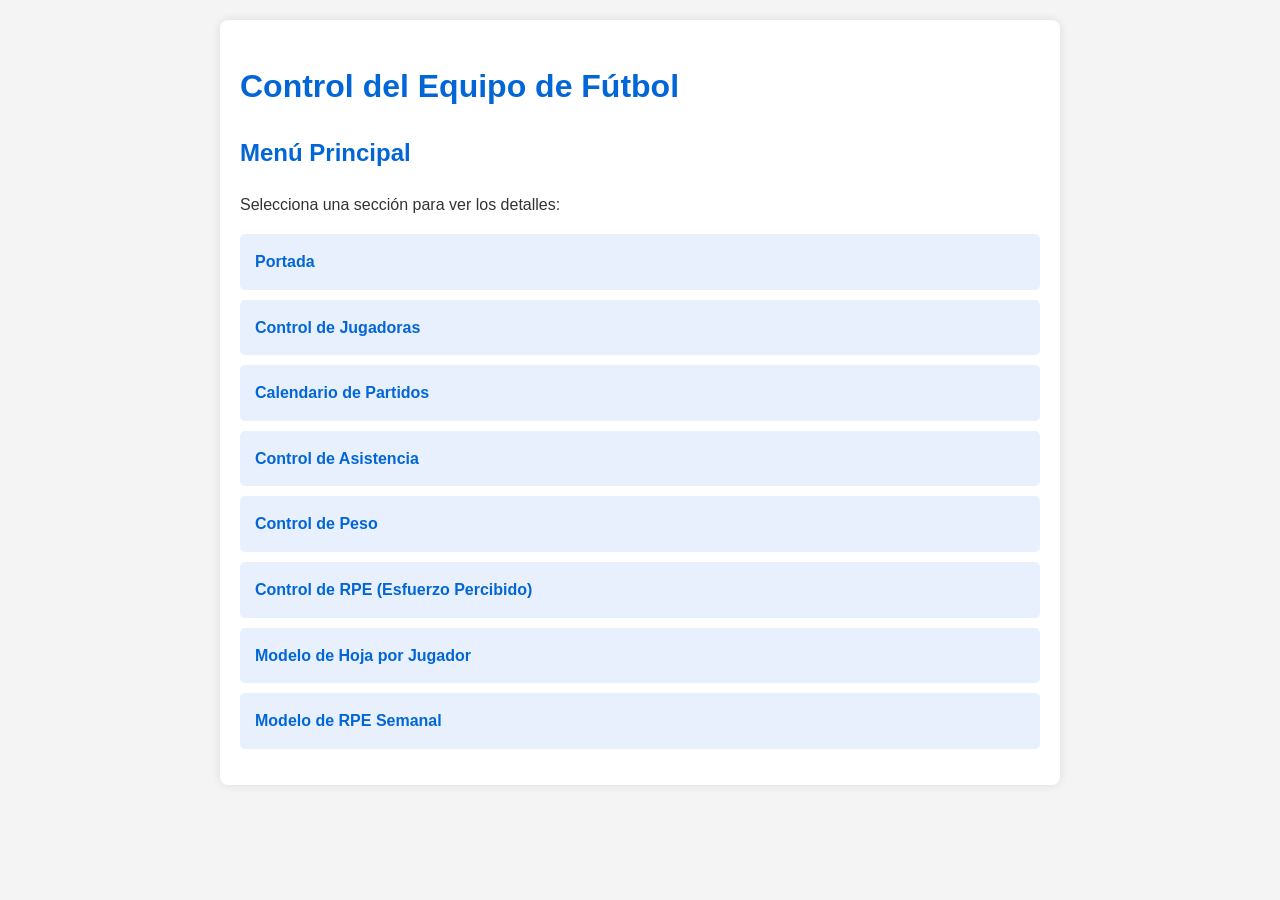
==== index.html @ 4e004002 "index.html" ====
<!DOCTYPE html>
<html lang="es">
<head>
    <meta charset="UTF-8">
    <meta name="viewport" content="width=device-width, initial-scale=1.0">
    <title>Control del Equipo de Fútbol</title>
    <style>
        body { font-family: sans-serif; line-height: 1.6; margin: 20px; background-color: #f4f4f4; color: #333; }
        .container { max-width: 800px; margin: auto; background: #fff; padding: 20px; border-radius: 8px; box-shadow: 0 0 10px rgba(0,0,0,0.1); }
        h1, h2 { color: #0366d6; }
        ul { list-style-type: none; padding: 0; }
        li { background: #e8f0fe; margin-bottom: 10px; padding: 15px; border-radius: 5px; }
        a { text-decoration: none; color: #0366d6; font-weight: bold; }
        a:hover { text-decoration: underline; }
    </style>
</head>
<body>
    <div class="container">
        <h1>Control del Equipo de Fútbol</h1>
        <h2>Menú Principal</h2>
        <p>Selecciona una sección para ver los detalles:</p>
        <ul>
            <li><a href="portada.html">Portada</a></li>
            <li><a href="control_jugadoras.html">Control de Jugadoras</a></li>
            <li><a href="calendario.html">Calendario de Partidos</a></li>
            <li><a href="asistencia.html">Control de Asistencia</a></li>
            <li><a href="control_peso.html">Control de Peso</a></li>
            <li><a href="rpe.html">Control de RPE (Esfuerzo Percibido)</a></li>
            <li><a href="modelo_hoja_jugador.html">Modelo de Hoja por Jugador</a></li>
            <li><a href="modelo_rpe_semanal.html">Modelo de RPE Semanal</a></li>
        </ul>
    </div>
</body>
</html>
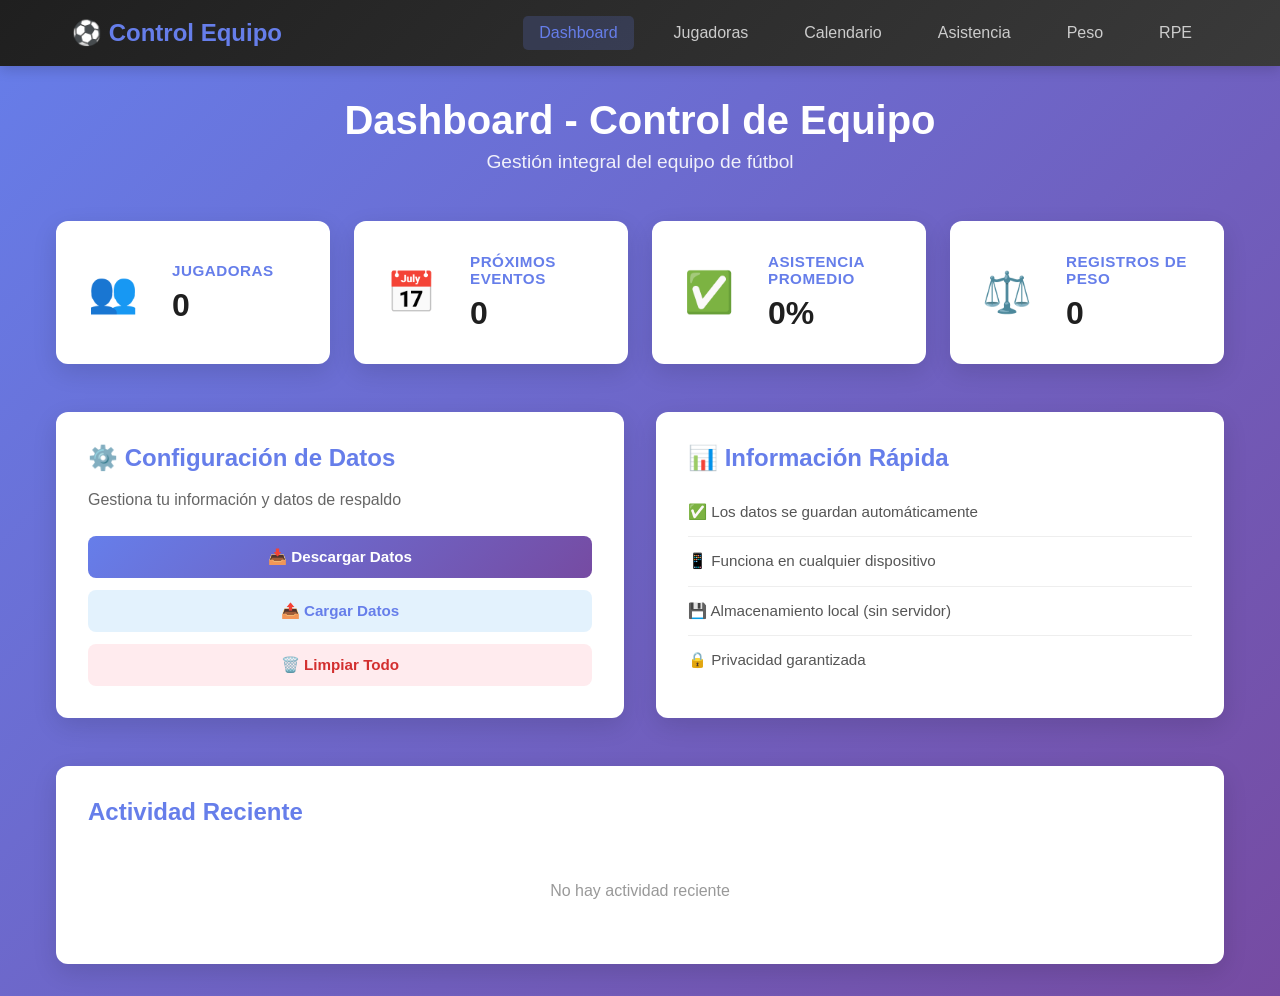
==== commit fe6b4528: "feat: Mejora completa de la app - diseño moderno y almacenamiento permanente con localStorage" ====
--- a/index.html
+++ b/index.html
@@ -3,32 +3,151 @@
 <head>
     <meta charset="UTF-8">
     <meta name="viewport" content="width=device-width, initial-scale=1.0">
-    <title>Control del Equipo de Fútbol</title>
-    <style>
-        body { font-family: sans-serif; line-height: 1.6; margin: 20px; background-color: #f4f4f4; color: #333; }
-        .container { max-width: 800px; margin: auto; background: #fff; padding: 20px; border-radius: 8px; box-shadow: 0 0 10px rgba(0,0,0,0.1); }
-        h1, h2 { color: #0366d6; }
-        ul { list-style-type: none; padding: 0; }
-        li { background: #e8f0fe; margin-bottom: 10px; padding: 15px; border-radius: 5px; }
-        a { text-decoration: none; color: #0366d6; font-weight: bold; }
-        a:hover { text-decoration: underline; }
-    </style>
+    <title>Control Equipo Fútbol - Dashboard</title>
+    <link rel="stylesheet" href="styles.css">
 </head>
 <body>
+    <nav class="navbar">
+        <div class="nav-container">
+            <div class="logo">⚽ Control Equipo</div>
+            <div class="nav-links">
+                <a href="index.html" class="active">Dashboard</a>
+                <a href="jugadoras.html">Jugadoras</a>
+                <a href="calendario.html">Calendario</a>
+                <a href="asistencia.html">Asistencia</a>
+                <a href="control_peso.html">Peso</a>
+                <a href="rpe.html">RPE</a>
+            </div>
+        </div>
+    </nav>
+
     <div class="container">
-        <h1>Control del Equipo de Fútbol</h1>
-        <h2>Menú Principal</h2>
-        <p>Selecciona una sección para ver los detalles:</p>
-        <ul>
-            <li><a href="portada.html">Portada</a></li>
-            <li><a href="control_jugadoras.html">Control de Jugadoras</a></li>
-            <li><a href="calendario.html">Calendario de Partidos</a></li>
-            <li><a href="asistencia.html">Control de Asistencia</a></li>
-            <li><a href="control_peso.html">Control de Peso</a></li>
-            <li><a href="rpe.html">Control de RPE (Esfuerzo Percibido)</a></li>
-            <li><a href="modelo_hoja_jugador.html">Modelo de Hoja por Jugador</a></li>
-            <li><a href="modelo_rpe_semanal.html">Modelo de RPE Semanal</a></li>
-        </ul>
+        <div class="dashboard-header">
+            <h1>Dashboard - Control de Equipo</h1>
+            <p>Gestión integral del equipo de fútbol</p>
+        </div>
+
+        <div class="stats-grid">
+            <div class="stat-card">
+                <div class="stat-icon">👥</div>
+                <div class="stat-content">
+                    <h3>Jugadoras</h3>
+                    <p class="stat-number" id="totalJugadoras">0</p>
+                </div>
+            </div>
+            <div class="stat-card">
+                <div class="stat-icon">📅</div>
+                <div class="stat-content">
+                    <h3>Próximos Eventos</h3>
+                    <p class="stat-number" id="proximosEventos">0</p>
+                </div>
+            </div>
+            <div class="stat-card">
+                <div class="stat-icon">✅</div>
+                <div class="stat-content">
+                    <h3>Asistencia Promedio</h3>
+                    <p class="stat-number" id="asistenciaPromedio">0%</p>
+                </div>
+            </div>
+            <div class="stat-card">
+                <div class="stat-icon">⚖️</div>
+                <div class="stat-content">
+                    <h3>Registros de Peso</h3>
+                    <p class="stat-number" id="totalPeso">0</p>
+                </div>
+            </div>
+        </div>
+
+        <div class="content-grid">
+            <div class="section-card">
+                <h2>⚙️ Configuración de Datos</h2>
+                <p>Gestiona tu información y datos de respaldo</p>
+                <div class="button-group">
+                    <button class="btn btn-primary" onclick="descargarDatos()">📥 Descargar Datos</button>
+                    <button class="btn btn-secondary" onclick="cargarDatos()">📤 Cargar Datos</button>
+                    <button class="btn btn-danger" onclick="limpiarDatos()">🗑️ Limpiar Todo</button>
+                </div>
+            </div>
+
+            <div class="section-card">
+                <h2>📊 Información Rápida</h2>
+                <ul class="quick-info">
+                    <li>✅ Los datos se guardan automáticamente</li>
+                    <li>📱 Funciona en cualquier dispositivo</li>
+                    <li>💾 Almacenamiento local (sin servidor)</li>
+                    <li>🔒 Privacidad garantizada</li>
+                </ul>
+            </div>
+        </div>
+
+        <div class="recent-activity">
+            <h2>Actividad Reciente</h2>
+            <div id="activityLog" class="activity-log">
+                <p class="empty-state">No hay actividad reciente</p>
+            </div>
+        </div>
     </div>
+
+    <input type="file" id="fileInput" style="display: none;" accept=".json">
+
+    <script src="app.js"></script>
+    <script>
+        function cargarDatos() {
+            document.getElementById('fileInput').click();
+        }
+
+        document.getElementById('fileInput').addEventListener('change', function(e) {
+            const file = e.target.files[0];
+            if (file) {
+                const reader = new FileReader();
+                reader.onload = function(event) {
+                    try {
+                        const datos = JSON.parse(event.target.result);
+                        localStorage.setItem('appData', JSON.stringify(datos));
+                        alert('✅ Datos importados correctamente');
+                        location.reload();
+                    } catch (error) {
+                        alert('❌ Error al cargar el archivo');
+                    }
+                };
+                reader.readAsText(file);
+            }
+        });
+
+        function descargarDatos() {
+            const datos = localStorage.getItem('appData') || {};
+            const dataStr = typeof datos === 'string' ? datos : JSON.stringify(datos);
+            const dataBlob = new Blob([dataStr], { type: 'application/json' });
+            const url = URL.createObjectURL(dataBlob);
+            const link = document.createElement('a');
+            link.href = url;
+            link.download = `backup-${new Date().toISOString().split('T')[0]}.json`;
+            link.click();
+        }
+
+        function limpiarDatos() {
+            if (confirm('⚠️ ¿Estás seguro? Se eliminarán TODOS los datos')) {
+                localStorage.clear();
+                alert('✅ Datos eliminados');
+                location.reload();
+            }
+        }
+
+        // Cargar estadísticas
+        function cargarEstadisticas() {
+            const data = AppData.obtenerDatos();
+            document.getElementById('totalJugadoras').textContent = data.jugadoras?.length || 0;
+            document.getElementById('proximosEventos').textContent = data.calendario?.filter(e => new Date(e.fecha) >= new Date()).length || 0;
+            document.getElementById('totalPeso').textContent = data.peso?.length || 0;
+            
+            // Asistencia promedio
+            if (data.asistencia && data.asistencia.length > 0) {
+                const promedio = Math.round((data.asistencia.filter(a => a.presente).length / data.asistencia.length) * 100);
+                document.getElementById('asistenciaPromedio').textContent = promedio + '%';
+            }
+        }
+
+        cargarEstadisticas();
+    </script>
 </body>
-</html>
+</html>
--- a/styles.css
+++ b/styles.css
@@ -0,0 +1,501 @@
+* {
+    margin: 0;
+    padding: 0;
+    box-sizing: border-box;
+}
+
+body {
+    font-family: 'Segoe UI', Tahoma, Geneva, Verdana, sans-serif;
+    background: linear-gradient(135deg, #667eea 0%, #764ba2 100%);
+    min-height: 100vh;
+    color: #333;
+}
+
+/* Navbar */
+.navbar {
+    background: linear-gradient(135deg, #1f1f1f 0%, #3a3a3a 100%);
+    color: white;
+    padding: 0;
+    box-shadow: 0 4px 12px rgba(0, 0, 0, 0.15);
+    position: sticky;
+    top: 0;
+    z-index: 1000;
+}
+
+.nav-container {
+    max-width: 1200px;
+    margin: 0 auto;
+    padding: 1rem 2rem;
+    display: flex;
+    justify-content: space-between;
+    align-items: center;
+}
+
+.logo {
+    font-size: 1.5rem;
+    font-weight: bold;
+    color: #667eea;
+}
+
+.nav-links {
+    display: flex;
+    gap: 1.5rem;
+    flex-wrap: wrap;
+}
+
+.nav-links a {
+    color: #ccc;
+    text-decoration: none;
+    transition: all 0.3s ease;
+    padding: 0.5rem 1rem;
+    border-radius: 5px;
+}
+
+.nav-links a:hover,
+.nav-links a.active {
+    color: #667eea;
+    background: rgba(102, 126, 234, 0.2);
+}
+
+/* Container */
+.container {
+    max-width: 1200px;
+    margin: 2rem auto;
+    padding: 0 1rem;
+}
+
+/* Dashboard Header */
+.dashboard-header {
+    text-align: center;
+    color: white;
+    margin-bottom: 3rem;
+}
+
+.dashboard-header h1 {
+    font-size: 2.5rem;
+    margin-bottom: 0.5rem;
+}
+
+.dashboard-header p {
+    font-size: 1.2rem;
+    opacity: 0.9;
+}
+
+/* Stats Grid */
+.stats-grid {
+    display: grid;
+    grid-template-columns: repeat(auto-fit, minmax(250px, 1fr));
+    gap: 1.5rem;
+    margin-bottom: 3rem;
+}
+
+.stat-card {
+    background: white;
+    border-radius: 12px;
+    padding: 2rem;
+    display: flex;
+    align-items: center;
+    gap: 1.5rem;
+    box-shadow: 0 8px 24px rgba(0, 0, 0, 0.12);
+    transition: transform 0.3s ease, box-shadow 0.3s ease;
+}
+
+.stat-card:hover {
+    transform: translateY(-8px);
+    box-shadow: 0 12px 32px rgba(0, 0, 0, 0.2);
+}
+
+.stat-icon {
+    font-size: 2.5rem;
+    min-width: 60px;
+}
+
+.stat-content h3 {
+    color: #667eea;
+    font-size: 0.95rem;
+    font-weight: 600;
+    text-transform: uppercase;
+    margin-bottom: 0.5rem;
+    letter-spacing: 0.5px;
+}
+
+.stat-number {
+    font-size: 2rem;
+    font-weight: bold;
+    color: #1f1f1f;
+}
+
+/* Content Grid */
+.content-grid {
+    display: grid;
+    grid-template-columns: repeat(auto-fit, minmax(300px, 1fr));
+    gap: 2rem;
+    margin-bottom: 3rem;
+}
+
+.section-card {
+    background: white;
+    border-radius: 12px;
+    padding: 2rem;
+    box-shadow: 0 8px 24px rgba(0, 0, 0, 0.12);
+}
+
+.section-card h2 {
+    color: #667eea;
+    margin-bottom: 1rem;
+    font-size: 1.5rem;
+}
+
+.section-card p {
+    color: #666;
+    margin-bottom: 1.5rem;
+    line-height: 1.5;
+}
+
+/* Button Group */
+.button-group {
+    display: flex;
+    flex-direction: column;
+    gap: 0.75rem;
+}
+
+.btn {
+    padding: 0.75rem 1.5rem;
+    border: none;
+    border-radius: 8px;
+    font-size: 0.95rem;
+    font-weight: 600;
+    cursor: pointer;
+    transition: all 0.3s ease;
+    text-decoration: none;
+    display: inline-block;
+    text-align: center;
+}
+
+.btn-primary {
+    background: linear-gradient(135deg, #667eea 0%, #764ba2 100%);
+    color: white;
+}
+
+.btn-primary:hover {
+    transform: scale(1.02);
+    box-shadow: 0 8px 20px rgba(102, 126, 234, 0.4);
+}
+
+.btn-secondary {
+    background: #e3f2fd;
+    color: #667eea;
+}
+
+.btn-secondary:hover {
+    background: #bbdefb;
+}
+
+.btn-danger {
+    background: #ffebee;
+    color: #d32f2f;
+}
+
+.btn-danger:hover {
+    background: #ffcdd2;
+}
+
+.btn-success {
+    background: #e8f5e9;
+    color: #388e3c;
+}
+
+.btn-success:hover {
+    background: #c8e6c9;
+}
+
+/* Quick Info */
+.quick-info {
+    list-style: none;
+}
+
+.quick-info li {
+    padding: 0.75rem 0;
+    color: #555;
+    border-bottom: 1px solid #eee;
+    font-size: 0.95rem;
+    line-height: 1.6;
+}
+
+.quick-info li:last-child {
+    border-bottom: none;
+}
+
+/* Recent Activity */
+.recent-activity {
+    background: white;
+    border-radius: 12px;
+    padding: 2rem;
+    box-shadow: 0 8px 24px rgba(0, 0, 0, 0.12);
+}
+
+.recent-activity h2 {
+    color: #667eea;
+    margin-bottom: 1.5rem;
+}
+
+.activity-log {
+    max-height: 400px;
+    overflow-y: auto;
+}
+
+.activity-item {
+    padding: 1rem;
+    border-left: 4px solid #667eea;
+    background: #f5f5f5;
+    margin-bottom: 0.75rem;
+    border-radius: 4px;
+}
+
+.empty-state {
+    text-align: center;
+    color: #999;
+    padding: 2rem;
+}
+
+/* Table Styles */
+table {
+    width: 100%;
+    border-collapse: collapse;
+    margin: 1rem 0;
+}
+
+table th {
+    background: linear-gradient(135deg, #667eea 0%, #764ba2 100%);
+    color: white;
+    padding: 1rem;
+    text-align: left;
+    font-weight: 600;
+}
+
+table td {
+    padding: 1rem;
+    border-bottom: 1px solid #eee;
+}
+
+table tr:hover {
+    background: #f9f9f9;
+}
+
+/* Modal */
+.modal {
+    display: none;
+    position: fixed;
+    top: 0;
+    left: 0;
+    width: 100%;
+    height: 100%;
+    background: rgba(0, 0, 0, 0.5);
+    z-index: 2000;
+    align-items: center;
+    justify-content: center;
+}
+
+.modal.active {
+    display: flex;
+}
+
+.modal-content {
+    background: white;
+    border-radius: 12px;
+    padding: 2rem;
+    max-width: 500px;
+    width: 90%;
+    box-shadow: 0 20px 60px rgba(0, 0, 0, 0.3);
+    animation: slideIn 0.3s ease;
+}
+
+@keyframes slideIn {
+    from {
+        transform: translateY(-50px);
+        opacity: 0;
+    }
+    to {
+        transform: translateY(0);
+        opacity: 1;
+    }
+}
+
+.modal-header {
+    display: flex;
+    justify-content: space-between;
+    align-items: center;
+    margin-bottom: 1.5rem;
+    border-bottom: 2px solid #f0f0f0;
+    padding-bottom: 1rem;
+}
+
+.modal-header h2 {
+    color: #667eea;
+    margin: 0;
+}
+
+.close-btn {
+    background: none;
+    border: none;
+    font-size: 1.5rem;
+    cursor: pointer;
+    color: #999;
+    transition: color 0.3s ease;
+}
+
+.close-btn:hover {
+    color: #333;
+}
+
+/* Form Styles */
+.form-group {
+    margin-bottom: 1.5rem;
+}
+
+.form-group label {
+    display: block;
+    margin-bottom: 0.5rem;
+    color: #333;
+    font-weight: 600;
+    font-size: 0.95rem;
+}
+
+.form-group input,
+.form-group textarea,
+.form-group select {
+    width: 100%;
+    padding: 0.75rem;
+    border: 2px solid #e0e0e0;
+    border-radius: 6px;
+    font-size: 0.95rem;
+    transition: border-color 0.3s ease;
+    font-family: inherit;
+}
+
+.form-group input:focus,
+.form-group textarea:focus,
+.form-group select:focus {
+    outline: none;
+    border-color: #667eea;
+    box-shadow: 0 0 0 3px rgba(102, 126, 234, 0.1);
+}
+
+.form-group textarea {
+    resize: vertical;
+    min-height: 100px;
+}
+
+/* Cards */
+.card {
+    background: white;
+    border-radius: 12px;
+    padding: 1.5rem;
+    box-shadow: 0 4px 12px rgba(0, 0, 0, 0.08);
+    margin-bottom: 1rem;
+    transition: all 0.3s ease;
+}
+
+.card:hover {
+    box-shadow: 0 8px 24px rgba(0, 0, 0, 0.12);
+    transform: translateY(-4px);
+}
+
+.card-header {
+    display: flex;
+    justify-content: space-between;
+    align-items: center;
+    margin-bottom: 1rem;
+    padding-bottom: 1rem;
+    border-bottom: 2px solid #f0f0f0;
+}
+
+.card-header h3 {
+    color: #333;
+    margin: 0;
+}
+
+.card-badge {
+    display: inline-block;
+    padding: 0.25rem 0.75rem;
+    border-radius: 20px;
+    font-size: 0.8rem;
+    font-weight: 600;
+}
+
+.badge-primary {
+    background: #e3f2fd;
+    color: #1976d2;
+}
+
+.badge-success {
+    background: #e8f5e9;
+    color: #388e3c;
+}
+
+.badge-danger {
+    background: #ffebee;
+    color: #d32f2f;
+}
+
+/* Responsive */
+@media (max-width: 768px) {
+    .dashboard-header h1 {
+        font-size: 2rem;
+    }
+
+    .nav-links {
+        flex-direction: column;
+        gap: 0.5rem;
+    }
+
+    .stats-grid,
+    .content-grid {
+        grid-template-columns: 1fr;
+    }
+
+    .nav-container {
+        flex-direction: column;
+        gap: 1rem;
+    }
+
+    table {
+        font-size: 0.85rem;
+    }
+
+    table th,
+    table td {
+        padding: 0.75rem 0.5rem;
+    }
+
+    .modal-content {
+        padding: 1.5rem;
+    }
+}
+
+/* Utilidades */
+.text-center {
+    text-align: center;
+}
+
+.mt-1 { margin-top: 0.5rem; }
+.mt-2 { margin-top: 1rem; }
+.mt-3 { margin-top: 1.5rem; }
+.mt-4 { margin-top: 2rem; }
+
+.mb-1 { margin-bottom: 0.5rem; }
+.mb-2 { margin-bottom: 1rem; }
+.mb-3 { margin-bottom: 1.5rem; }
+.mb-4 { margin-bottom: 2rem; }
+
+.text-muted {
+    color: #999;
+}
+
+.text-success {
+    color: #388e3c;
+}
+
+.text-danger {
+    color: #d32f2f;
+}
